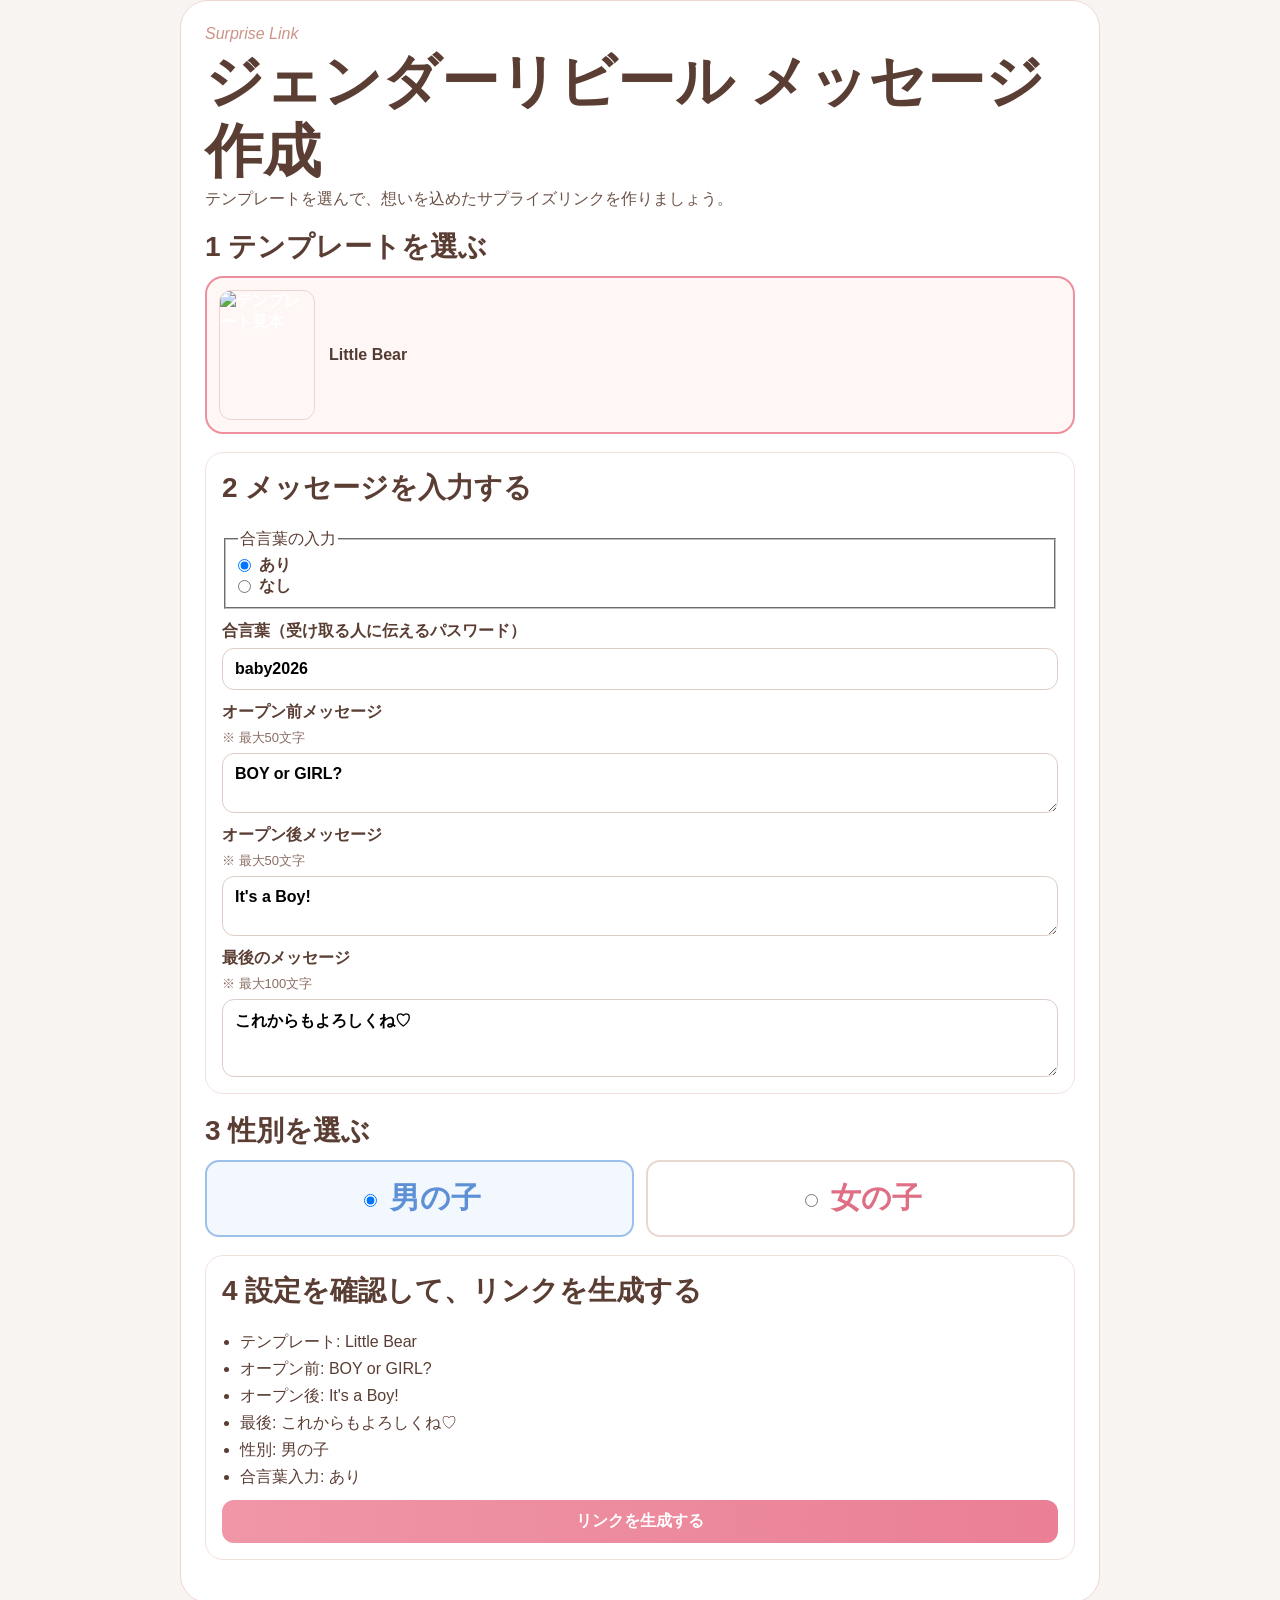
==== index.html @ 1eaca75e "OGPメタタグを追加" ====
<!doctype html>
<html lang="ja">
  <head>
    <meta charset="UTF-8" />
    <meta name="viewport" content="width=device-width, initial-scale=1.0" />
    <title>ジェンダーリビールカード</title>
    <meta name="description" content="遠方の家族や友人へ、かわいく性別発表🎀" />
    <meta property="og:type" content="website" />
    <meta property="og:title" content="ジェンダーリビールカード" />
    <meta property="og:description" content="遠方の家族や友人へ、かわいく性別発表🎀" />
    <meta property="og:image" content="https://gender-reveal.jp/28ECEF42-4773-4B65-8481-61D40A3B96BA.png" />
    <meta property="og:url" content="https://gender-reveal.jp/" />
    <meta property="og:site_name" content="ジェンダーリビールカード" />
    <meta name="twitter:card" content="summary_large_image" />
    <meta name="twitter:title" content="ジェンダーリビールカード" />
    <meta name="twitter:description" content="遠方の家族や友人へ、かわいく性別発表🎀" />
    <meta name="twitter:image" content="https://gender-reveal.jp/28ECEF42-4773-4B65-8481-61D40A3B96BA.png" />
    <link rel="stylesheet" href="./styles.css" />
  </head>
  <body>
    <main id="app"></main>
    <script src="./script.js"></script>
  </body>
</html>
---- styles.css ----
*{box-sizing:border-box}
body{margin:0;font-family:"Hiragino Kaku Gothic ProN","Yu Gothic",sans-serif;background:#f8f4f2;color:#5a3d33}
main{min-height:100vh}

.builderWrap{padding:24px}
.builder{max-width:920px;margin:0 auto;display:grid;grid-template-columns:1fr;gap:24px;background:#fff;border:1px solid #efd7d0;border-radius:28px;padding:24px}
.leftCol{display:grid;gap:18px}
.rightCol{border-left:1px solid #f1e2dc;padding-left:20px;display:grid;align-content:start;gap:14px}
.brand{color:#cc9386;font-style:italic;margin:0}
header h1{font-size:clamp(34px,5vw,58px);margin:.2rem 0;line-height:1.2}
.lead{margin:0;color:#6d5348}
h2{font-size:28px;margin:0 0 10px}
h3{font-size:28px;margin:0}

.templateCard{display:flex;gap:14px;align-items:center;background:#fff7f5;border:2px solid #ef8f9e;border-radius:18px;padding:12px;width:100%;text-align:left}
.templatePreview{width:96px;height:130px;object-fit:cover;border-radius:12px;border:1px solid #ecd5cf}
.templateName{color:#513b33}

.formPanel{background:#fff;border:1px solid #f2e1dc;border-radius:18px;padding:16px;display:grid;gap:12px}
label{display:grid;gap:6px;font-weight:700}
.limitNote{font-size:13px;color:#8a6d63;font-weight:500}
.inlineChoices label{display:flex;align-items:center;gap:8px;font-weight:700}
.inlineChoices input[type="radio"]{margin:0}
input,textarea,button{font:inherit;padding:11px 12px;border-radius:12px;border:1px solid #ddcdc6;background:#fff}
button{cursor:pointer;background:linear-gradient(90deg,#f096a7,#ea7f95);color:#fff;border:none;font-weight:700}

.seg{display:grid;grid-template-columns:1fr 1fr;gap:12px}
.seg label{border:2px solid #e8d8d2;border-radius:14px;padding:16px;display:flex;align-items:center;justify-content:center;gap:10px;font-size:30px;font-weight:700;background:#fff}
.seg .girl{color:#de6f85}
.seg .boy{color:#5d90d4}
.seg .picked.girl{border-color:#eb7f95;background:#fff6f8}
.seg .picked.boy{border-color:#9cc0ea;background:#f3f8ff}

.result{background:#fff;border:1px solid #f2e1dc;border-radius:18px;padding:16px;display:grid;gap:12px}
.result ul{margin:0;padding-left:18px;display:grid;gap:6px}
.result li{white-space:pre-wrap}
.actions{display:flex;gap:10px;align-items:center;flex-wrap:wrap}
.actions a{color:#9f5d4f;text-decoration:none;font-weight:700}
.err{color:#b00020;font-weight:700;margin:0}

.phoneMock{background:#fffaf6;border:1px solid #ebd8ce;border-radius:28px;padding:12px}
.phoneMock img{width:100%;display:block;border-radius:20px}

.revealView{display:grid;place-items:center;background:#f6efe8;padding:20px}
.imageStage{position:relative;width:min(520px,92vw);cursor:pointer;user-select:none;outline:none}
.imageStage img{width:100%;display:block;border-radius:20px;box-shadow:0 12px 40px #0002}
.overlayMessage{position:absolute;left:50%;top:33%;transform:translate(-50%,-50%);width:85%;text-align:center;color:#8a5a42;font-size:clamp(24px,4vw,40px);font-weight:700;line-height:1.35;font-family:"YuMincho","Hiragino Mincho ProN",serif;text-shadow:0 2px 8px #fff8;white-space:pre-wrap}
.imageStage[data-stage="reveal"] .overlayMessage{top:27%}
.imageStage[data-stage="final"] .overlayMessage{top:50%;transform:translate(-50%,calc(-50% - 2em))}
.tapHint{position:absolute;left:50%;bottom:18px;transform:translateX(-50%);background:#fff9;padding:6px 12px;border-radius:999px;font-size:13px;color:#6b4a3f}

@media (max-width: 980px){
  .builder{grid-template-columns:1fr;padding:16px}
  .rightCol{border-left:none;border-top:1px solid #f1e2dc;padding-left:0;padding-top:16px}
  h1{font-size:44px}
  h2,h3{font-size:24px}
  .seg label{font-size:24px}
}
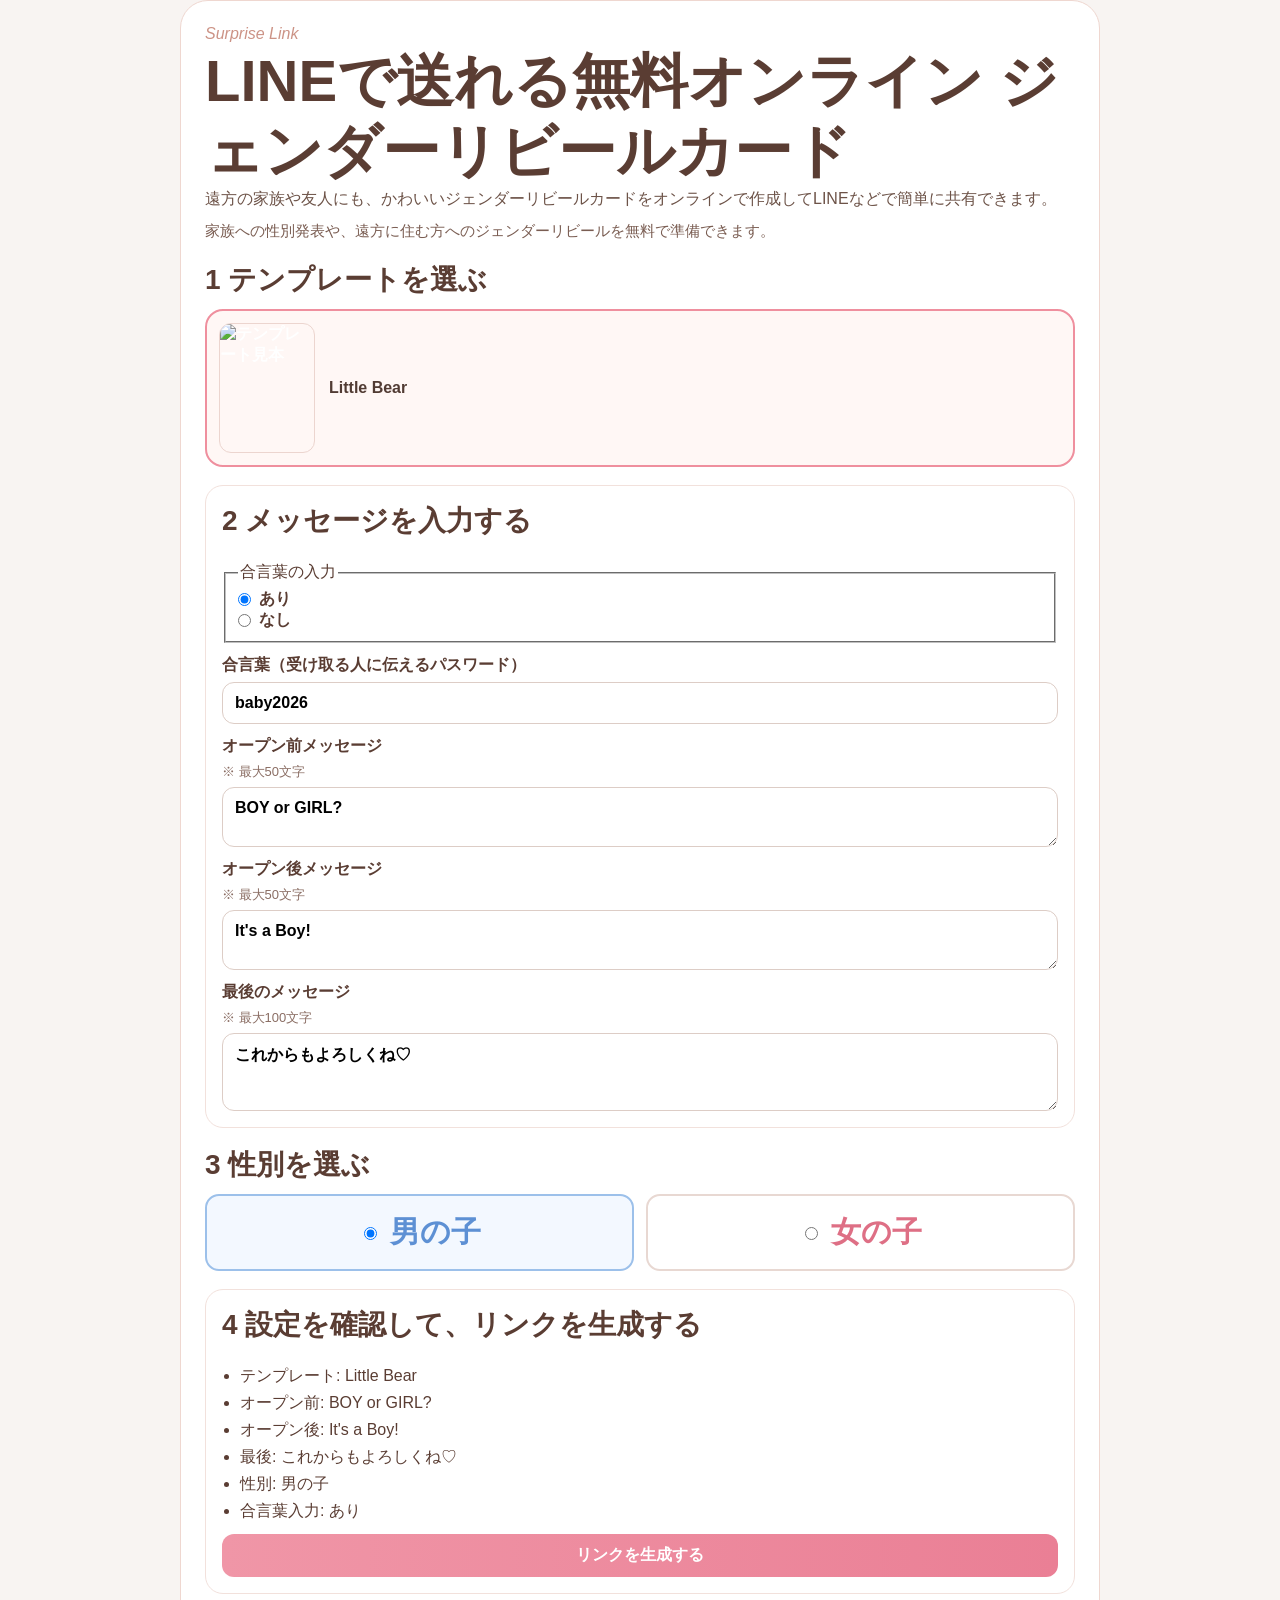
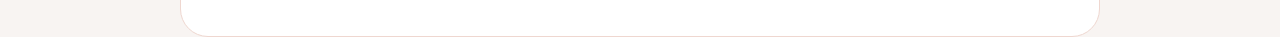
==== commit 411b810f: "Target gender reveal SEO keywords" ====
--- a/index.html
+++ b/index.html
@@ -3,22 +3,56 @@
   <head>
     <meta charset="UTF-8" />
     <meta name="viewport" content="width=device-width, initial-scale=1.0" />
-    <title>ジェンダーリビールカード</title>
-    <meta name="description" content="遠方の家族や友人へ、かわいく性別発表🎀" />
+    <title>ジェンダーリビールカード | LINEで遠方の家族へ無料オンライン共有</title>
+    <meta name="description" content="遠方の家族や友人へLINEで送れる、無料のオンラインジェンダーリビールカード。かわいい性別発表カードを簡単に作成して共有できます。" />
+    <meta name="robots" content="index, follow, max-image-preview:large" />
+    <meta name="theme-color" content="#f8f4f2" />
+    <meta name="format-detection" content="telephone=no" />
+    <link rel="canonical" href="https://gender-reveal.jp/" />
     <meta property="og:type" content="website" />
-    <meta property="og:title" content="ジェンダーリビールカード" />
-    <meta property="og:description" content="遠方の家族や友人へ、かわいく性別発表🎀" />
+    <meta property="og:locale" content="ja_JP" />
+    <meta property="og:title" content="ジェンダーリビールカード | LINEで遠方の家族へ無料オンライン共有" />
+    <meta property="og:description" content="遠方の家族や友人へLINEで送れる、無料のオンラインジェンダーリビールカード。かわいい性別発表カードを簡単に作成して共有できます。" />
     <meta property="og:image" content="https://gender-reveal.jp/28ECEF42-4773-4B65-8481-61D40A3B96BA.png" />
+    <meta property="og:image:alt" content="ジェンダーリビールカードの作成イメージ" />
     <meta property="og:url" content="https://gender-reveal.jp/" />
     <meta property="og:site_name" content="ジェンダーリビールカード" />
     <meta name="twitter:card" content="summary_large_image" />
-    <meta name="twitter:title" content="ジェンダーリビールカード" />
-    <meta name="twitter:description" content="遠方の家族や友人へ、かわいく性別発表🎀" />
+    <meta name="twitter:title" content="ジェンダーリビールカード | LINEで遠方の家族へ無料オンライン共有" />
+    <meta name="twitter:description" content="遠方の家族や友人へLINEで送れる、無料のオンラインジェンダーリビールカード。かわいい性別発表カードを簡単に作成して共有できます。" />
     <meta name="twitter:image" content="https://gender-reveal.jp/28ECEF42-4773-4B65-8481-61D40A3B96BA.png" />
+    <script type="application/ld+json">
+      {
+        "@context": "https://schema.org",
+        "@type": "WebApplication",
+        "name": "ジェンダーリビールカード",
+        "url": "https://gender-reveal.jp/",
+        "description": "遠方の家族や友人へLINEで送れる、無料のオンラインジェンダーリビールカード。かわいい性別発表カードを簡単に作成して共有できます。",
+        "applicationCategory": "LifestyleApplication",
+        "operatingSystem": "Any",
+        "inLanguage": "ja",
+        "offers": {
+          "@type": "Offer",
+          "price": "0",
+          "priceCurrency": "JPY"
+        }
+      }
+    </script>
     <link rel="stylesheet" href="./styles.css" />
   </head>
   <body>
-    <main id="app"></main>
+    <main id="app">
+      <section class="builder">
+        <div class="leftCol">
+          <header>
+            <p class="brand">Surprise Link</p>
+            <h1>LINEで送れる無料オンライン ジェンダーリビールカード</h1>
+            <p class="lead">遠方の家族や友人にも、かわいいジェンダーリビールカードをオンラインで作成してLINEなどで簡単に共有できます。</p>
+            <p class="seoCopy">家族への性別発表や、遠方に住む方へのジェンダーリビールを無料で準備できます。</p>
+          </header>
+        </div>
+      </section>
+    </main>
     <script src="./script.js"></script>
   </body>
 </html>
--- a/styles.css
+++ b/styles.css
@@ -9,6 +9,7 @@
 .brand{color:#cc9386;font-style:italic;margin:0}
 header h1{font-size:clamp(34px,5vw,58px);margin:.2rem 0;line-height:1.2}
 .lead{margin:0;color:#6d5348}
+.seoCopy{margin:8px 0 0;color:#7a5d52;font-size:15px;line-height:1.7}
 h2{font-size:28px;margin:0 0 10px}
 h3{font-size:28px;margin:0}
 
